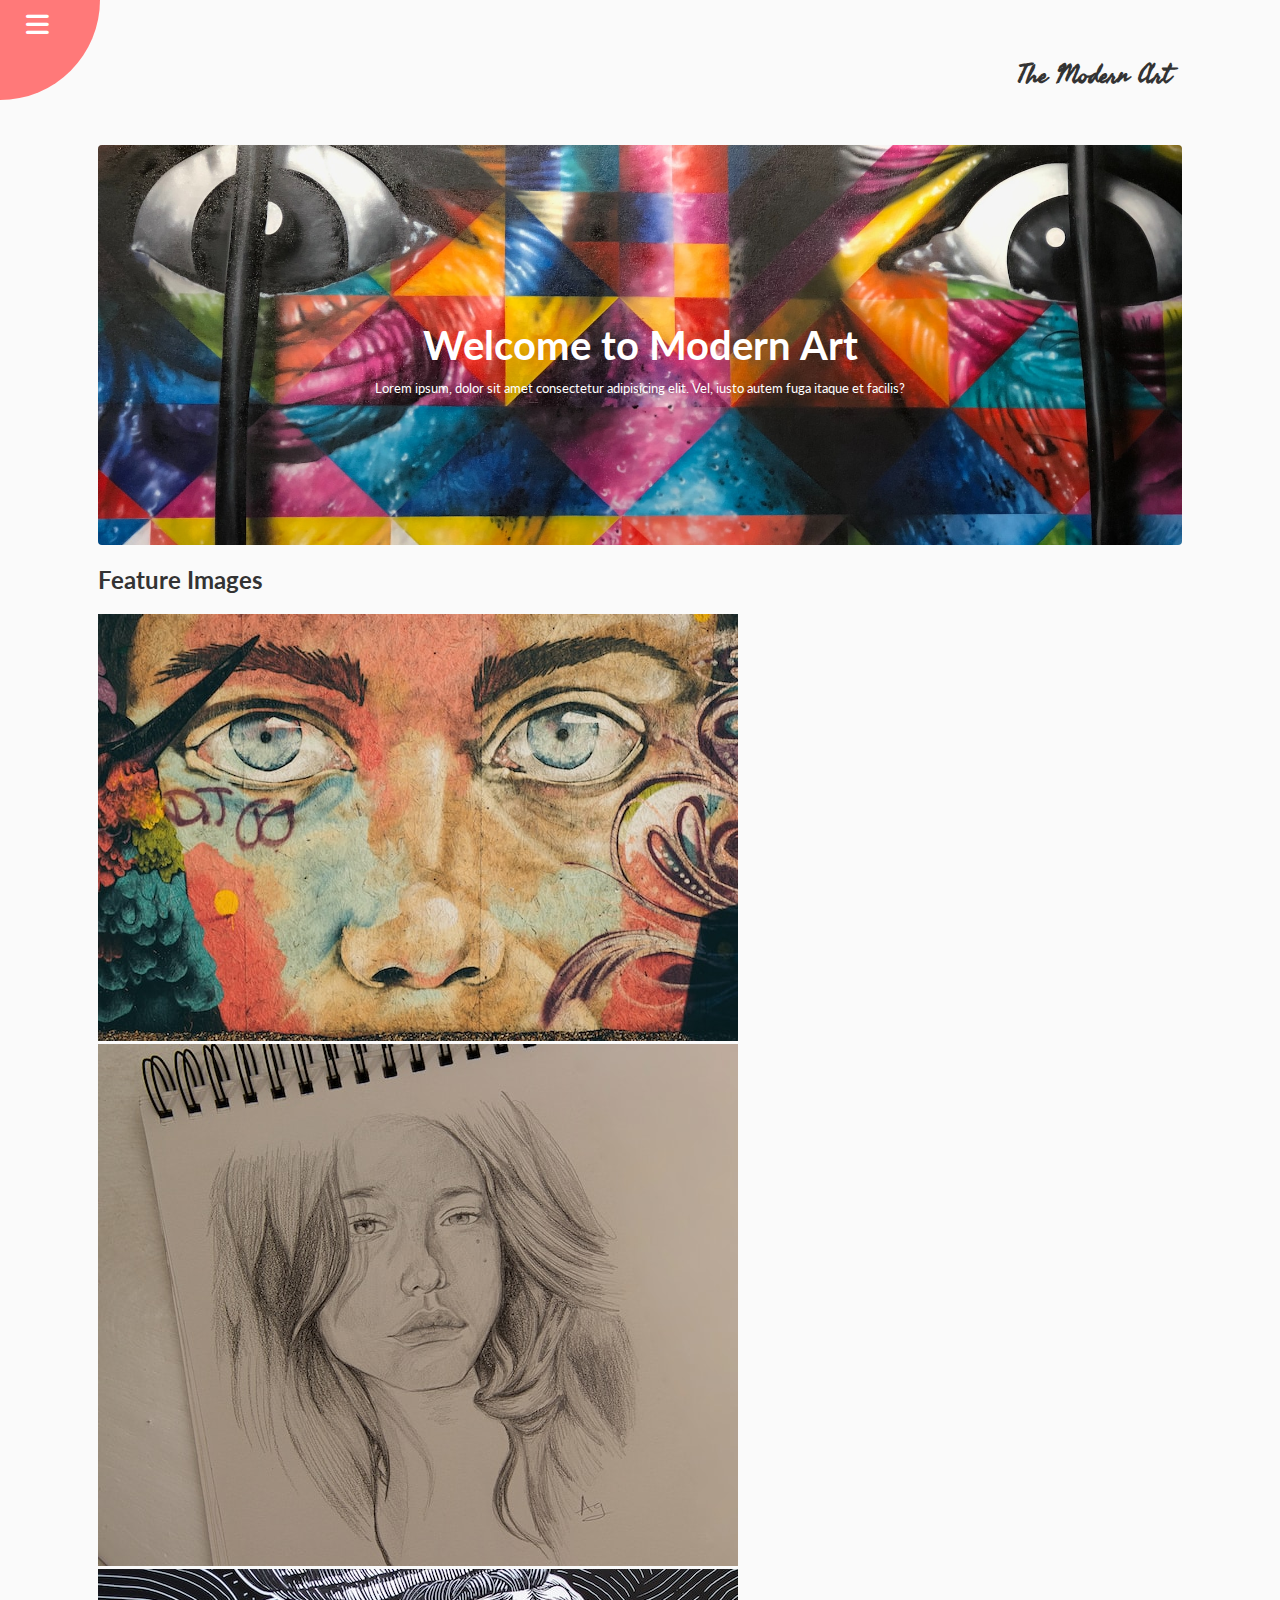
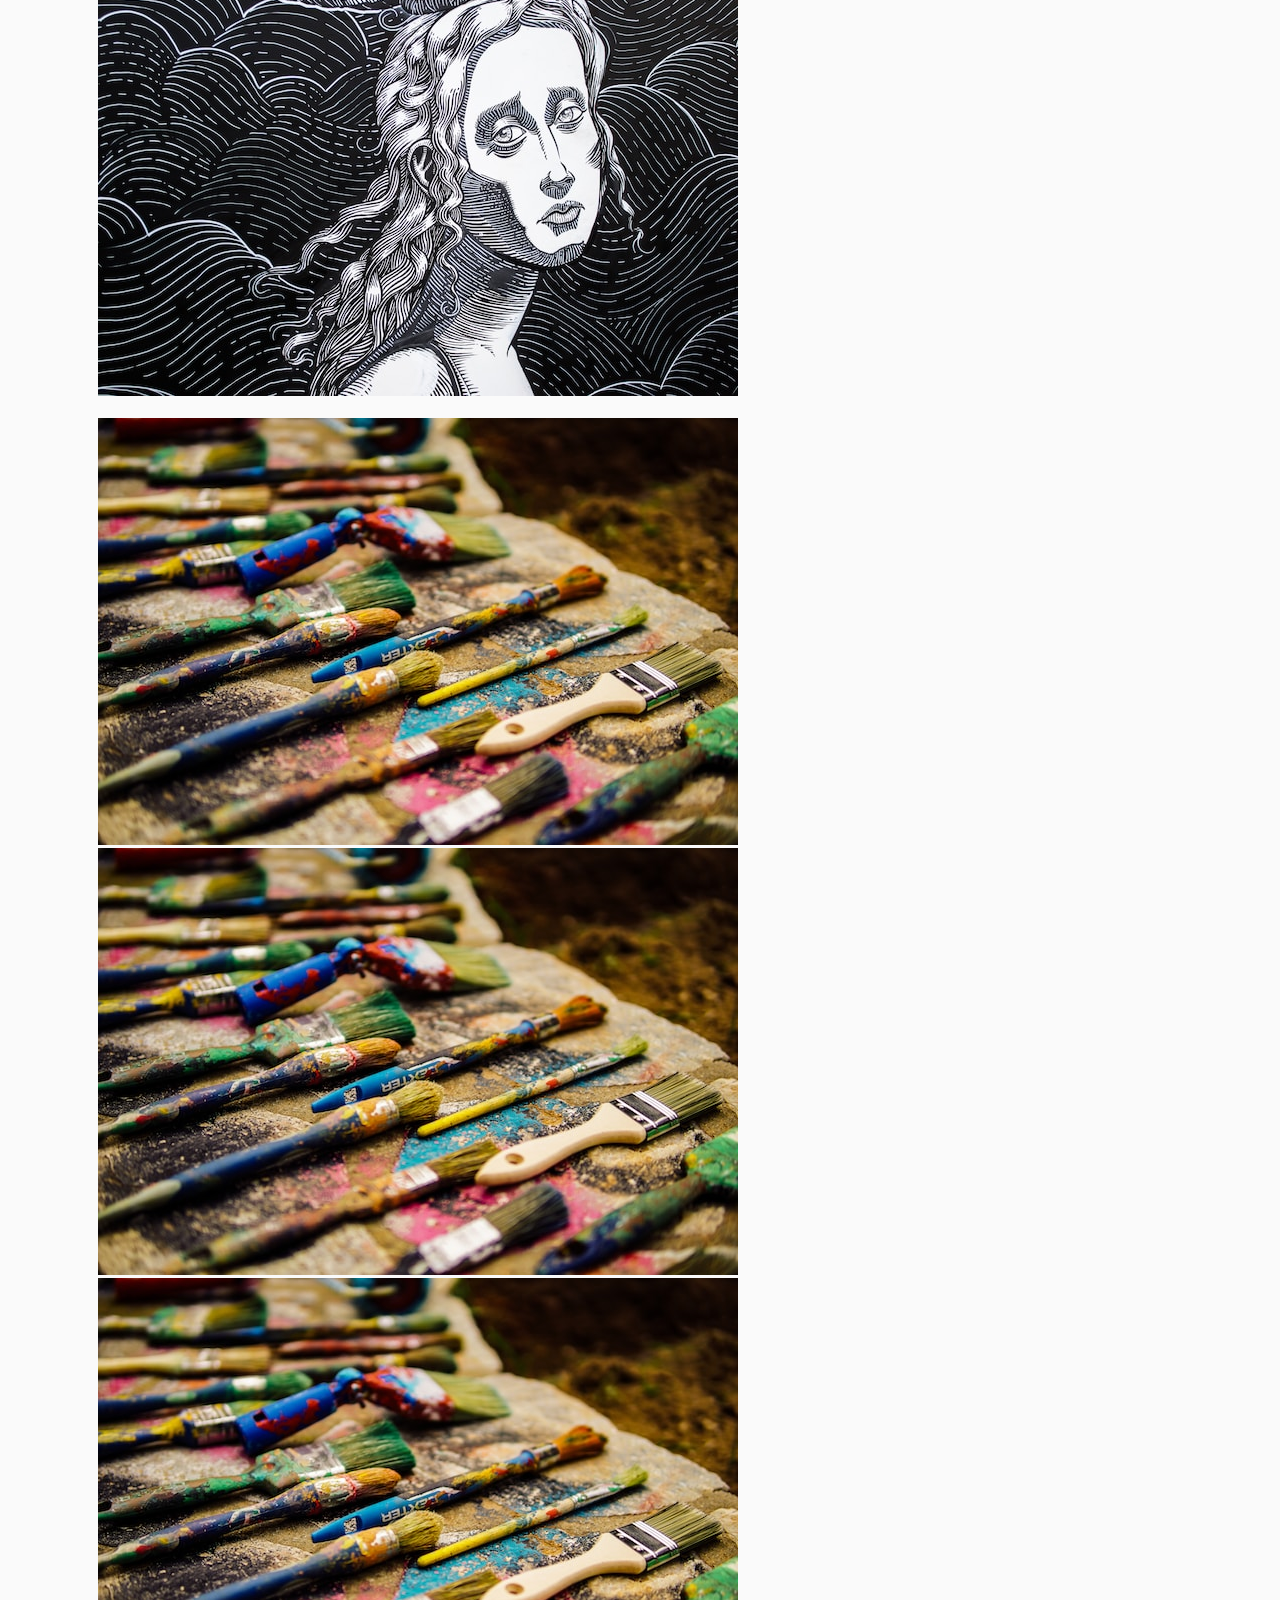
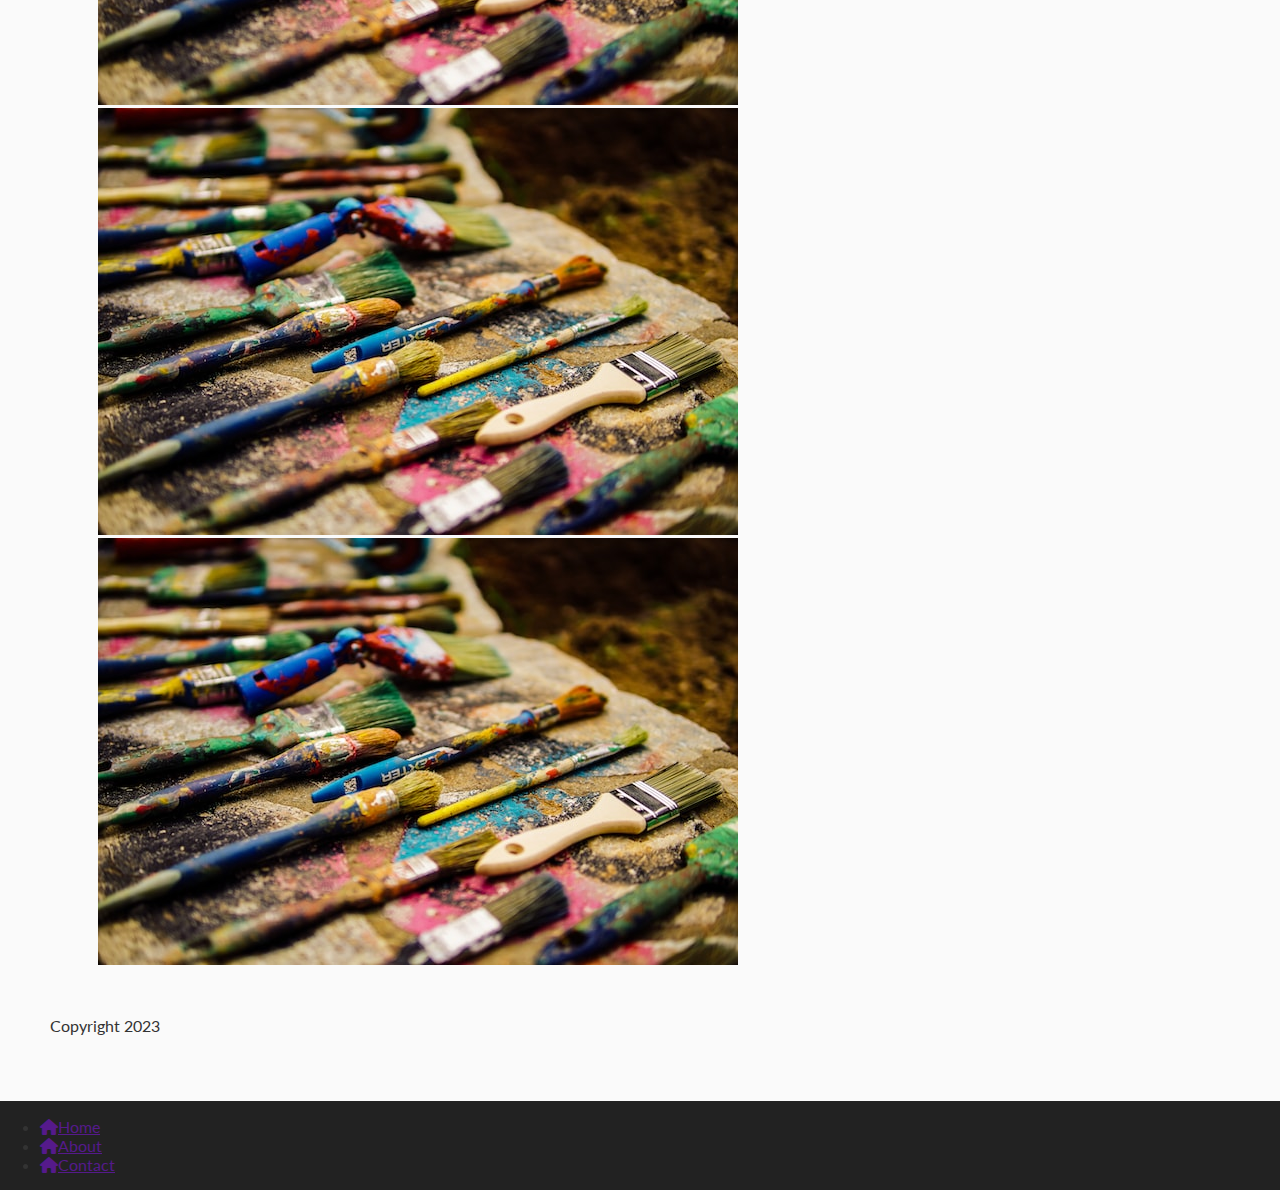
==== index.html @ 6dc96a21 "header section design complete" ====
<!DOCTYPE html>
<html lang="en">
<head>
    <meta charset="UTF-8">
    <meta http-equiv="X-UA-Compatible" content="IE=edge">
    <meta name="viewport" content="width=device-width, initial-scale=1.0">
    <link rel="stylesheet" href="style.css">
    <link rel="stylesheet" href="https://cdnjs.cloudflare.com/ajax/libs/font-awesome/6.4.0/css/all.min.css">
    <title>The Modern Art</title>
</head>
<body>
    <div class="container">
        <header>
            <div class="circle-container">
                <div class="circle">
                    <button class="open" id="open">
                        <i class="fa-solid fa-bars"></i>
                    </button>
                    <button class="close" id="close">
                        <i class="fa-solid fa-xmark"></i>
                    </button>
                </div>
            </div>
            <div class="logo">The Modern Art</div>
        </header>

        <main>

            <div class="banner">
                <div class="banner-title">
                <h1>Welcome to Modern Art</h1>  
                <small>Lorem ipsum, dolor sit amet consectetur adipisicing elit. Vel, iusto autem fuga itaque et facilis?
                </small>              

                </div>
            </div>

            <div class="feature-images">
                <h2>Feature Images</h2>
                <div class="img1">
                    <img src="images/dan-farrell-fT49QnFucQ8-unsplash.jpg"alt="">
                </div>
                <div class="img1">
                    <img src="images/andres-gomez-RP7cgKNW2-g-unsplash.jpg" alt="">
                </div>
                <div class="img1">
                    <img src="images/diogo-nunes-Wa9ilX9XYOI-unsplash.jpg" alt="">
                </div>
                <div class="img1">
                    <img src="images/steve-johnson-AnnQ-TOuBxc-unsplash.jpg" alt="">
                </div>
            </div>

            <div class="popular-images">
                <div class="panel active">
                    <img src="images/yannis-papanastasopoulos-kKzbyDeb62M-unsplash.jpg" alt="">
                </div>
                <div class="panel">
                    <img src="images/yannis-papanastasopoulos-kKzbyDeb62M-unsplash.jpg" alt="">
                </div>
                <div class="panel">
                    <img src="images/yannis-papanastasopoulos-kKzbyDeb62M-unsplash.jpg" alt="">
                </div>
                <div class="panel">
                    <img src="images/yannis-papanastasopoulos-kKzbyDeb62M-unsplash.jpg" alt="">
                </div>
                <div class="panel">
                    <img src="images/yannis-papanastasopoulos-kKzbyDeb62M-unsplash.jpg" alt="">
                </div>
            </div>


        </main>

        <footer>

            <p>Copyright 2023</p>

        </footer>
    </div>

    <nav>
        <ul>
            <li><a href=""><i class="fa-solid fa-home"></i>Home</a></li>
            <li><a href=""><i class="fa-solid fa-home"></i>About</a></li>
            <li><a href=""><i class="fa-solid fa-home"></i>Contact</a></li>
        </ul>
    </nav>
</body>
</html>
---- style.css ----
@import url('https://fonts.googleapis.com/css2?family=Fasthand&family=Lato&family=Mulish&family=Pacifico&family=Roboto:wght@400;700&display=swap');

*{
    box-sizing: border-box;
}

img{
   max-width: 80vw;
}

body{
    margin: 0;
    overflow-x: hidden;
    background-color: #222;
    color: #333;
    font-family: 'Lato',sans-serif;
    
}
.container{
    background-color: #fafafa;
    padding: 50px;
}

.circle-container{
   position: fixed;
    top: -100px;
    left: -100px;
 
}
.circle{
    height: 200px;
    width: 200px;
    border-radius: 50%;
    position: fixed;
    background-color : #ff7979;
}

.circle button {
    position: absolute;
    left: 50%;
    top : 50%;
    height: 50px ;
    background-color: transparent;
    border: none;
    font-size: 26px;
    color: #fff;
}

.circle #open{
    left: 60%;
}

.circle #close{
    top: 60%;
    transform: rotate(90deg);
    transform-origin: top left;
}

.logo{
    text-align: end;
    margin-right: 5%;
    font-family: 'Fasthand', cursive;;
    font-size: 26px;
    font-weight: bold;
    letter-spacing: 2;
}


/* Banner  */

main{
    margin: 3rem;
}





.banner{
    background-image: url('images/gabriela-gomez-3NXyodgX254-unsplash.jpg');
    height: 400px;
    width: 100%;
    background-position: center;
    background-repeat: no-repeat;
    background-size: cover;
    color: #fff;    
    padding: .5rem;
    text-align: center;
    display: flex;
    flex-direction: column;
    align-items: center;
    justify-content: center;
    border-radius: 4px;
    
}
.banner-title h1{
   
font-size: 2.5rem;
margin-bottom: 0.5rem;
    
}




@media screen and (max-width: 480px) {
    
    .container{
        padding: 0;
        margin: 0;
    }
}
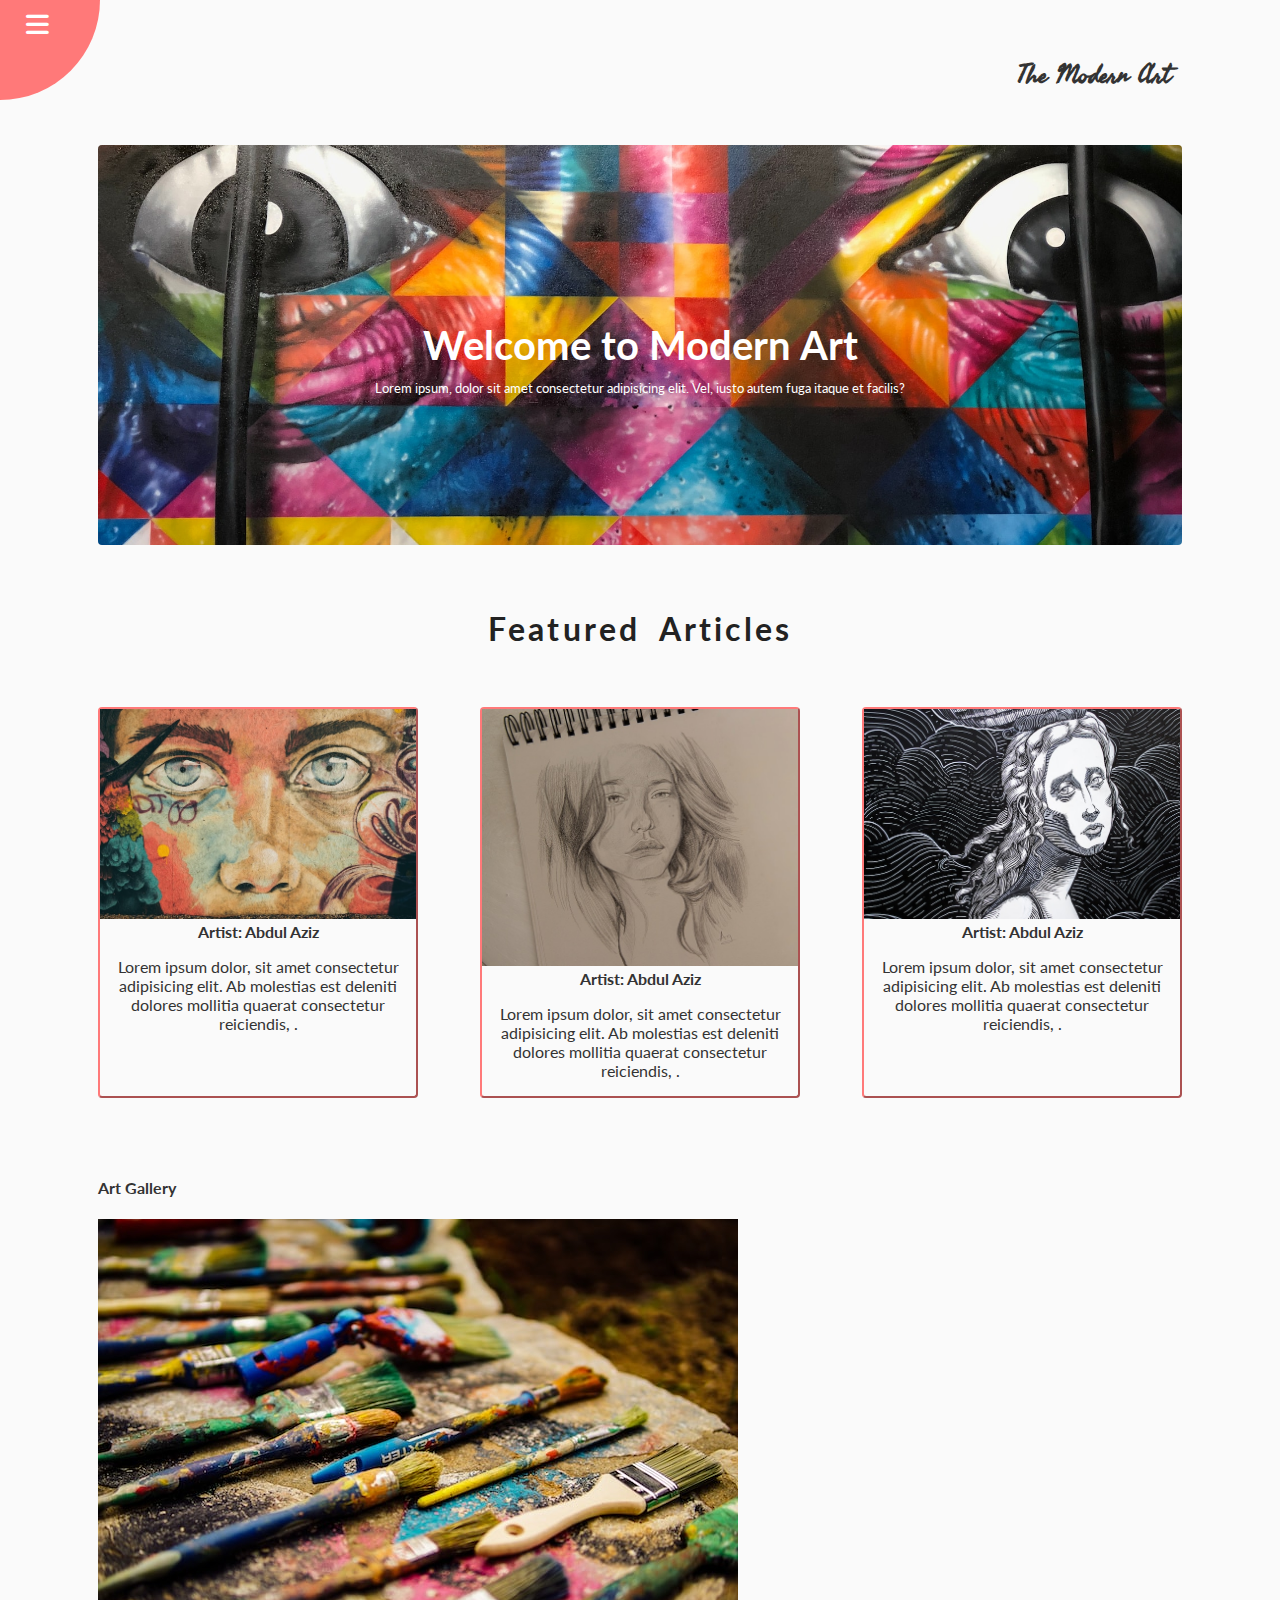
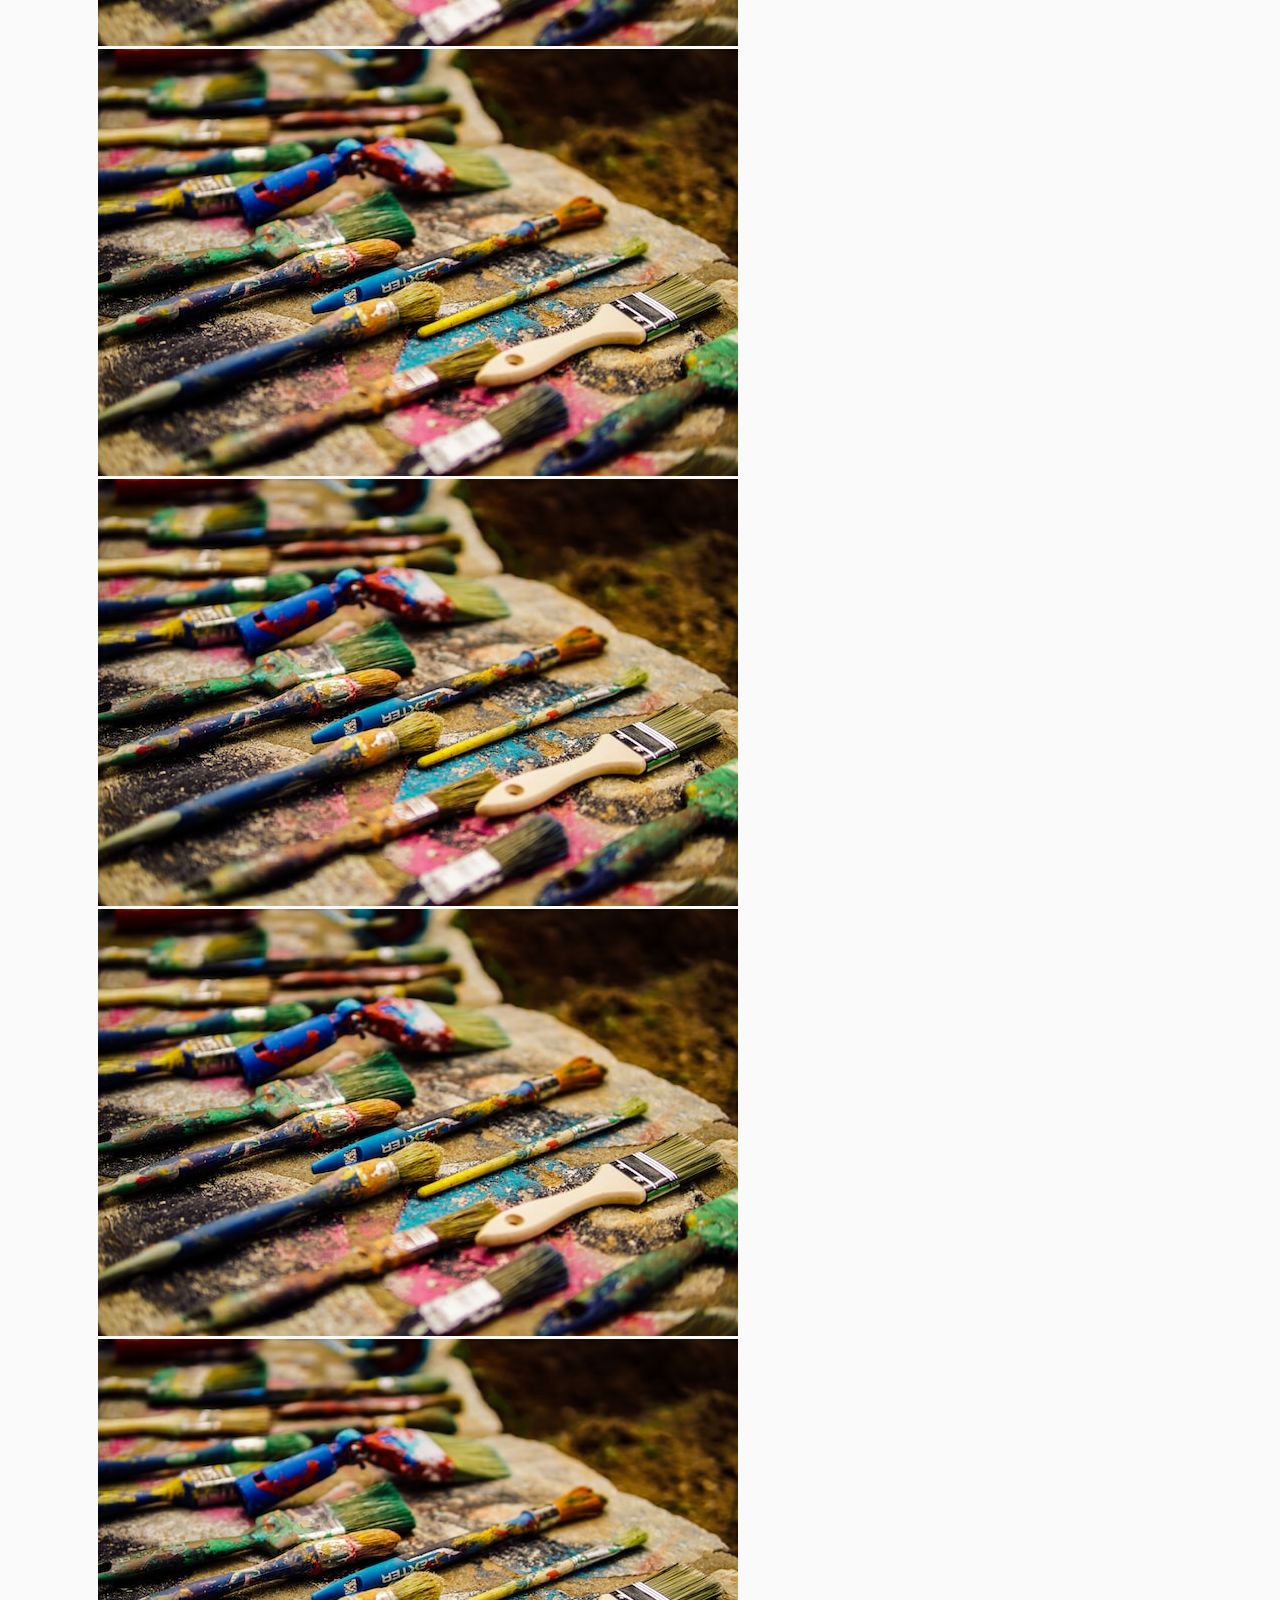
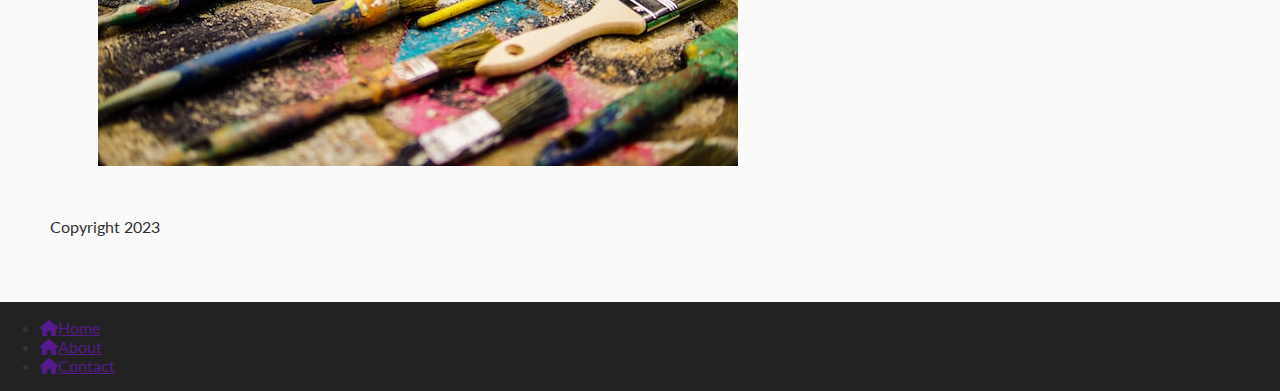
==== commit 0ab374be: "Feature section complete for now" ====
--- a/index.html
+++ b/index.html
@@ -1,90 +1,118 @@
 <!DOCTYPE html>
 <html lang="en">
-<head>
-    <meta charset="UTF-8">
-    <meta http-equiv="X-UA-Compatible" content="IE=edge">
-    <meta name="viewport" content="width=device-width, initial-scale=1.0">
-    <link rel="stylesheet" href="style.css">
-    <link rel="stylesheet" href="https://cdnjs.cloudflare.com/ajax/libs/font-awesome/6.4.0/css/all.min.css">
+  <head>
+    <meta charset="UTF-8" />
+    <meta http-equiv="X-UA-Compatible" content="IE=edge" />
+    <meta name="viewport" content="width=device-width, initial-scale=1.0" />
+    <link rel="stylesheet" href="style.css" />
+    <link
+      rel="stylesheet"
+      href="https://cdnjs.cloudflare.com/ajax/libs/font-awesome/6.4.0/css/all.min.css"
+    />
     <title>The Modern Art</title>
-</head>
-<body>
+  </head>
+  <body>
     <div class="container">
-        <header>
-            <div class="circle-container">
-                <div class="circle">
-                    <button class="open" id="open">
-                        <i class="fa-solid fa-bars"></i>
-                    </button>
-                    <button class="close" id="close">
-                        <i class="fa-solid fa-xmark"></i>
-                    </button>
-                </div>
+      <header>
+        <div class="circle-container">
+          <div class="circle">
+            <button class="open" id="open">
+              <i class="fa-solid fa-bars"></i>
+            </button>
+            <button class="close" id="close">
+              <i class="fa-solid fa-xmark"></i>
+            </button>
+          </div>
+        </div>
+        <div class="logo">The Modern Art</div>
+      </header>
+
+      <main>
+        <div class="banner">
+          <div class="banner-title">
+            <h1>Welcome to Modern Art</h1>
+            <small
+              >Lorem ipsum, dolor sit amet consectetur adipisicing elit. Vel,
+              iusto autem fuga itaque et facilis?
+            </small>
+          </div>
+        </div>
+
+        <div class="feature-section">
+          <h2 class="feature-title">Featured Articles</h2>
+          <div class="feature-images">
+            <div class="feature-image">
+              <img src="images/dan-farrell-fT49QnFucQ8-unsplash.jpg" alt="" />
+              <h4>Artist: Abdul Aziz</h4>
+            <p>Lorem ipsum dolor, sit amet consectetur adipisicing elit. Ab molestias est deleniti dolores mollitia quaerat consectetur reiciendis, .</p>
             </div>
-            <div class="logo">The Modern Art</div>
-        </header>
-
-        <main>
-
-            <div class="banner">
-                <div class="banner-title">
-                <h1>Welcome to Modern Art</h1>  
-                <small>Lorem ipsum, dolor sit amet consectetur adipisicing elit. Vel, iusto autem fuga itaque et facilis?
-                </small>              
-
-                </div>
+            <div class="feature-image">
+              <img src="images/andres-gomez-RP7cgKNW2-g-unsplash.jpg" alt="" />
+              <h4>Artist: Abdul Aziz</h4>
+            <p>Lorem ipsum dolor, sit amet consectetur adipisicing elit. Ab molestias est deleniti dolores mollitia quaerat consectetur reiciendis, .</p>
             </div>
-
-            <div class="feature-images">
-                <h2>Feature Images</h2>
-                <div class="img1">
-                    <img src="images/dan-farrell-fT49QnFucQ8-unsplash.jpg"alt="">
-                </div>
-                <div class="img1">
-                    <img src="images/andres-gomez-RP7cgKNW2-g-unsplash.jpg" alt="">
-                </div>
-                <div class="img1">
-                    <img src="images/diogo-nunes-Wa9ilX9XYOI-unsplash.jpg" alt="">
-                </div>
-                <div class="img1">
-                    <img src="images/steve-johnson-AnnQ-TOuBxc-unsplash.jpg" alt="">
-                </div>
+            <div class="feature-image">
+              <img src="images/diogo-nunes-Wa9ilX9XYOI-unsplash.jpg" alt="" />
+              <h4>Artist: Abdul Aziz</h4>
+            <p>Lorem ipsum dolor, sit amet consectetur adipisicing elit. Ab molestias est deleniti dolores mollitia quaerat consectetur reiciendis, .</p>
             </div>
-
-            <div class="popular-images">
-                <div class="panel active">
-                    <img src="images/yannis-papanastasopoulos-kKzbyDeb62M-unsplash.jpg" alt="">
-                </div>
-                <div class="panel">
-                    <img src="images/yannis-papanastasopoulos-kKzbyDeb62M-unsplash.jpg" alt="">
-                </div>
-                <div class="panel">
-                    <img src="images/yannis-papanastasopoulos-kKzbyDeb62M-unsplash.jpg" alt="">
-                </div>
-                <div class="panel">
-                    <img src="images/yannis-papanastasopoulos-kKzbyDeb62M-unsplash.jpg" alt="">
-                </div>
-                <div class="panel">
-                    <img src="images/yannis-papanastasopoulos-kKzbyDeb62M-unsplash.jpg" alt="">
-                </div>
-            </div>
+          </div>
+        </div>
 
 
-        </main>
+        <!-- Art Gallery -->
+        <div class="art-gallery">
+          <h4 class="art-gallery-title">Art Gallery</h4>
+          <div class="panel active">
+            <img
+              src="images/yannis-papanastasopoulos-kKzbyDeb62M-unsplash.jpg"
+              alt=""
+            />
+          </div>
+          <div class="panel">
+            <img
+              src="images/yannis-papanastasopoulos-kKzbyDeb62M-unsplash.jpg"
+              alt=""
+            />
+          </div>
+          <div class="panel">
+            <img
+              src="images/yannis-papanastasopoulos-kKzbyDeb62M-unsplash.jpg"
+              alt=""
+            />
+          </div>
+          <div class="panel">
+            <img
+              src="images/yannis-papanastasopoulos-kKzbyDeb62M-unsplash.jpg"
+              alt=""
+            />
+          </div>
+          <div class="panel">
+            <img
+              src="images/yannis-papanastasopoulos-kKzbyDeb62M-unsplash.jpg"
+              alt=""
+            />
+          </div>
+        </div>
+      </main>
 
-        <footer>
-
-            <p>Copyright 2023</p>
-
-        </footer>
+      <footer>
+        <p>Copyright 2023</p>
+      </footer>
     </div>
 
     <nav>
-        <ul>
-            <li><a href=""><i class="fa-solid fa-home"></i>Home</a></li>
-            <li><a href=""><i class="fa-solid fa-home"></i>About</a></li>
-            <li><a href=""><i class="fa-solid fa-home"></i>Contact</a></li>
-        </ul>
+      <ul>
+        <li>
+          <a href=""><i class="fa-solid fa-home"></i>Home</a>
+        </li>
+        <li>
+          <a href=""><i class="fa-solid fa-home"></i>About</a>
+        </li>
+        <li>
+          <a href=""><i class="fa-solid fa-home"></i>Contact</a>
+        </li>
+      </ul>
     </nav>
-</body>
-</html>+  </body>
+</html>
--- a/style.css
+++ b/style.css
@@ -100,6 +100,52 @@
     
 }
 
+/* // feature-images */
+
+.feature-section{
+    text-align: center;
+    margin: 4rem 0 3rem 0;
+}
+
+.feature-images{
+    display: flex;
+    justify-content: space-between ;
+    align-items:normal;
+    flex-wrap: wrap;
+    
+}
+
+.feature-title{
+    color: #222;
+    letter-spacing: .2rem;
+    word-spacing: .5rem;
+    font-size: 2rem;
+}
+
+.feature-image{
+    width: 25vw;
+    margin: 2rem 0;
+}
+
+.feature-image {
+    border: 2px outset #ff7979 ;
+    border-radius: 4px;
+    outline-offset: 0.5rem;
+    
+}
+.feature-image img{
+    max-width: 100%;
+    
+
+}
+
+
+
+.feature-image h4{
+    margin: 0 0 .5rem 0;
+}
+
+
 
 
 
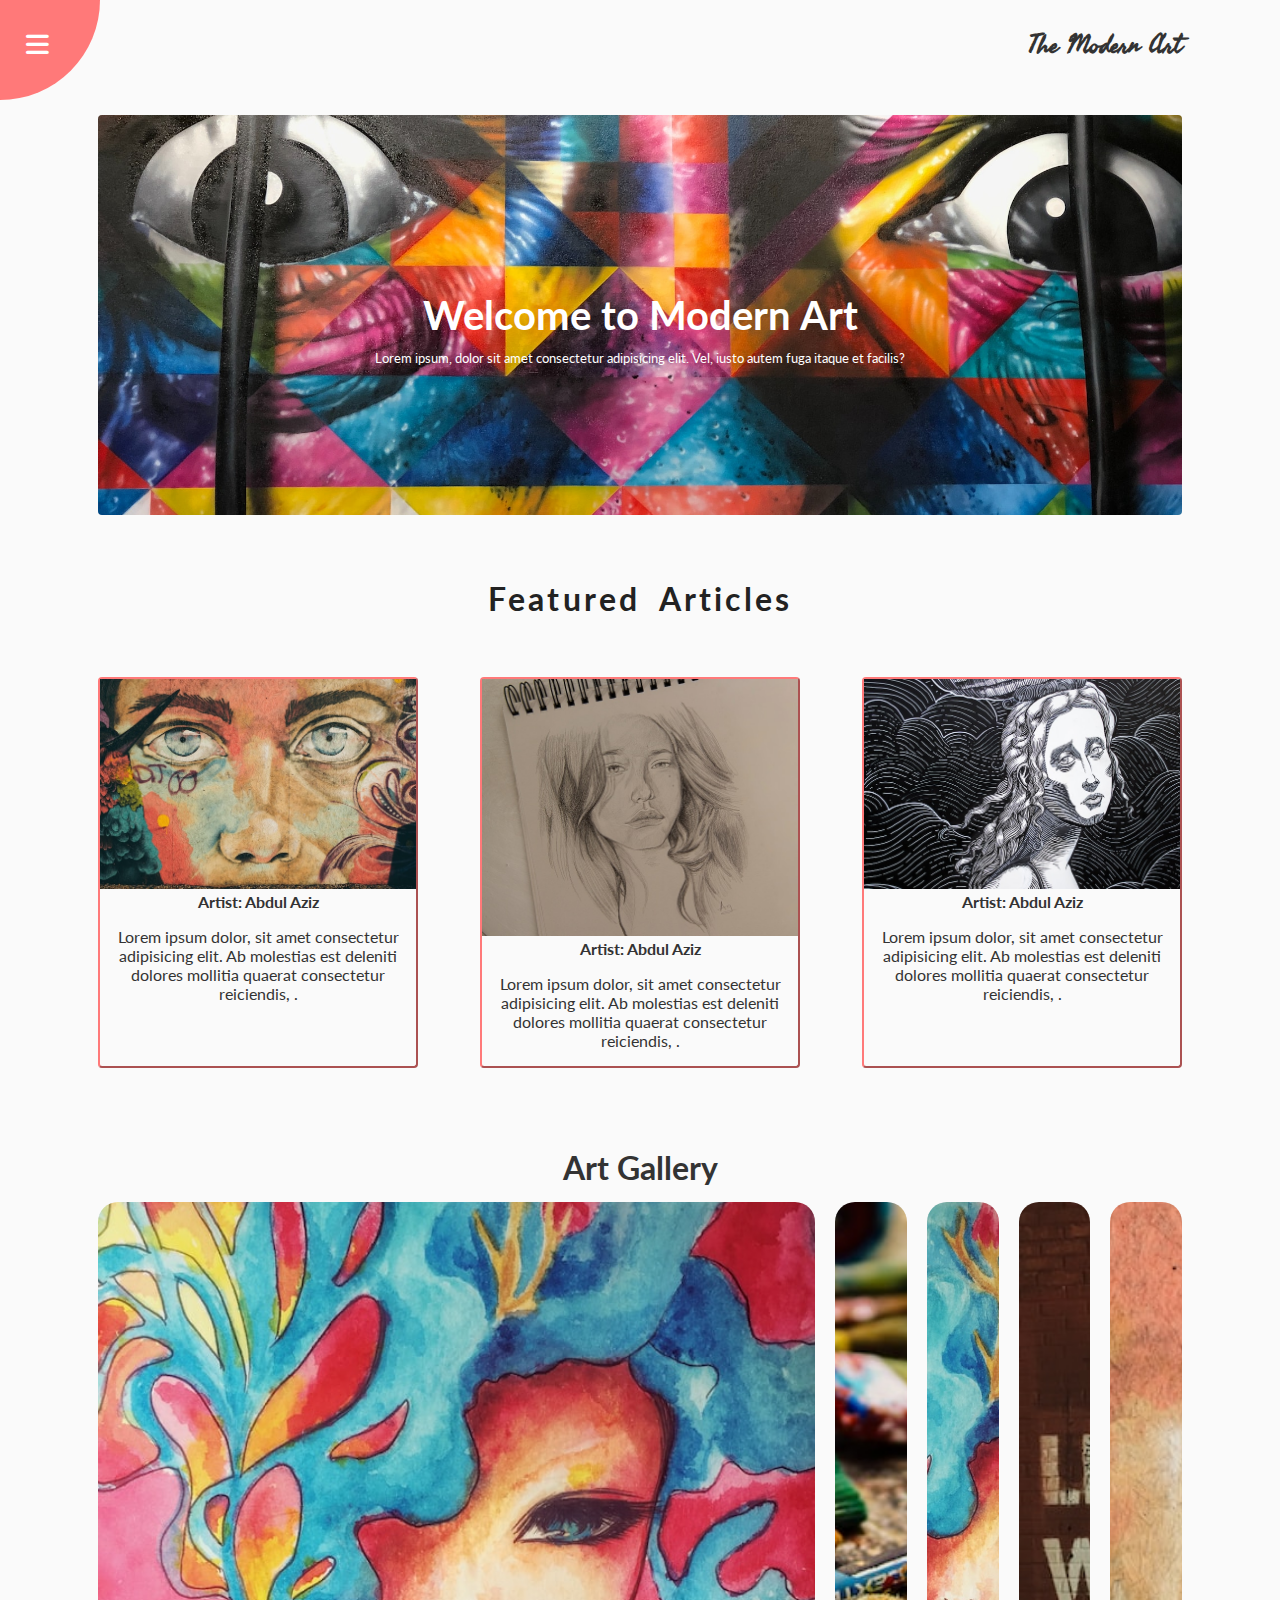
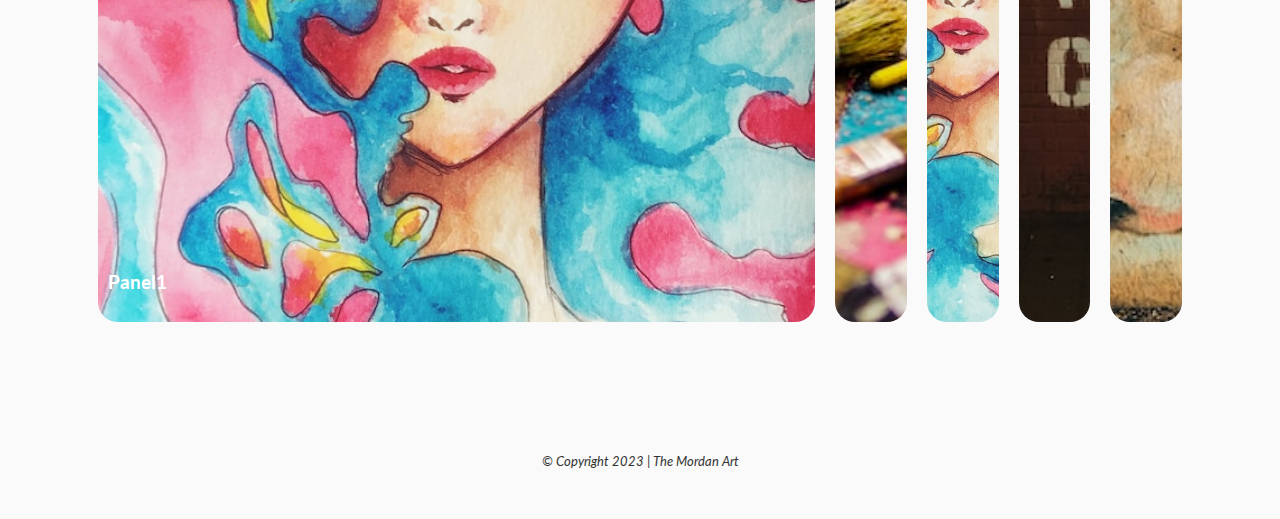
==== commit 1b3603f2: "home page feature work properly" ====
--- a/index.html
+++ b/index.html
@@ -24,7 +24,9 @@
             </button>
           </div>
         </div>
-        <div class="logo">The Modern Art</div>
+        <div class="logo">The Modern Art
+          
+        </div>
       </header>
 
       <main>
@@ -44,62 +46,62 @@
             <div class="feature-image">
               <img src="images/dan-farrell-fT49QnFucQ8-unsplash.jpg" alt="" />
               <h4>Artist: Abdul Aziz</h4>
-            <p>Lorem ipsum dolor, sit amet consectetur adipisicing elit. Ab molestias est deleniti dolores mollitia quaerat consectetur reiciendis, .</p>
+              <p>
+                Lorem ipsum dolor, sit amet consectetur adipisicing elit. Ab
+                molestias est deleniti dolores mollitia quaerat consectetur
+                reiciendis, .
+              </p>
             </div>
             <div class="feature-image">
               <img src="images/andres-gomez-RP7cgKNW2-g-unsplash.jpg" alt="" />
               <h4>Artist: Abdul Aziz</h4>
-            <p>Lorem ipsum dolor, sit amet consectetur adipisicing elit. Ab molestias est deleniti dolores mollitia quaerat consectetur reiciendis, .</p>
+              <p>
+                Lorem ipsum dolor, sit amet consectetur adipisicing elit. Ab
+                molestias est deleniti dolores mollitia quaerat consectetur
+                reiciendis, .
+              </p>
             </div>
             <div class="feature-image">
               <img src="images/diogo-nunes-Wa9ilX9XYOI-unsplash.jpg" alt="" />
               <h4>Artist: Abdul Aziz</h4>
-            <p>Lorem ipsum dolor, sit amet consectetur adipisicing elit. Ab molestias est deleniti dolores mollitia quaerat consectetur reiciendis, .</p>
+              <p>
+                Lorem ipsum dolor, sit amet consectetur adipisicing elit. Ab
+                molestias est deleniti dolores mollitia quaerat consectetur
+                reiciendis, .
+              </p>
             </div>
           </div>
         </div>
 
-
         <!-- Art Gallery -->
         <div class="art-gallery">
           <h4 class="art-gallery-title">Art Gallery</h4>
-          <div class="panel active">
-            <img
-              src="images/yannis-papanastasopoulos-kKzbyDeb62M-unsplash.jpg"
-              alt=""
-            />
-          </div>
-          <div class="panel">
-            <img
-              src="images/yannis-papanastasopoulos-kKzbyDeb62M-unsplash.jpg"
-              alt=""
-            />
-          </div>
-          <div class="panel">
-            <img
-              src="images/yannis-papanastasopoulos-kKzbyDeb62M-unsplash.jpg"
-              alt=""
-            />
-          </div>
-          <div class="panel">
-            <img
-              src="images/yannis-papanastasopoulos-kKzbyDeb62M-unsplash.jpg"
-              alt=""
-            />
-          </div>
-          <div class="panel">
-            <img
-              src="images/yannis-papanastasopoulos-kKzbyDeb62M-unsplash.jpg"
-              alt=""
-            />
+          <div class="gallery-images">
+            <div class="panel active panel1">
+              <h3>Panel1</h3>
+            </div>
+            <div class="panel panel2">
+              <h3>Panel1</h3>
+            </div>
+            <div class="panel panel3">
+              <h3>Panel1</h3>
+            </div>
+            <div class="panel panel4">
+              <h3>Panel1</h3>
+            </div>
+            <div class="panel panel5">
+              <h3>Panel1</h3>
+            </div>
           </div>
         </div>
       </main>
 
-      <footer>
-        <p>Copyright 2023</p>
-      </footer>
+      <div class="copyright">
+        <small>&copy; Copyright 2023 | The Mordan Art</small>
+      </div>
+    
     </div>
+
 
     <nav>
       <ul>
@@ -107,12 +109,14 @@
           <a href=""><i class="fa-solid fa-home"></i>Home</a>
         </li>
         <li>
-          <a href=""><i class="fa-solid fa-home"></i>About</a>
+          <a href=""><i class="fa-solid fa-circle-info"></i>About</a>
         </li>
         <li>
-          <a href=""><i class="fa-solid fa-home"></i>Contact</a>
+          <a href=""><i class="fa-solid fa-envelope"></i>Contact</a>
         </li>
       </ul>
     </nav>
+
+    <script src="script.js"></script>
   </body>
 </html>
--- a/style.css
+++ b/style.css
@@ -4,10 +4,12 @@
     box-sizing: border-box;
 }
 
-img{
-   max-width: 80vw;
-}
-
+li{
+    list-style: none;
+}
+a{
+    text-decoration: none;
+}
 body{
     margin: 0;
     overflow-x: hidden;
@@ -19,7 +21,20 @@
 .container{
     background-color: #fafafa;
     padding: 50px;
-}
+    transform-origin: top left;
+    transition: transform .8s linear;
+    padding-top: 20px;
+
+}
+
+.show-nav{
+    transform: rotate(-20deg);
+    transform-origin: top left;
+    position: relative;
+    
+}
+
+
 
 .circle-container{
    position: fixed;
@@ -33,6 +48,12 @@
     border-radius: 50%;
     position: fixed;
     background-color : #ff7979;
+    transition: transform 0.8s linear;
+}
+
+.container.show-nav .circle{
+    transform: rotate(-70deg);
+    
 }
 
 .circle button {
@@ -44,10 +65,13 @@
     border: none;
     font-size: 26px;
     color: #fff;
+    cursor: pointer;
 }
 
 .circle #open{
     left: 60%;
+    top:60%
+    
 }
 
 .circle #close{
@@ -58,12 +82,15 @@
 
 .logo{
     text-align: end;
-    margin-right: 5%;
+    margin-right: 3rem;
     font-family: 'Fasthand', cursive;;
     font-size: 26px;
     font-weight: bold;
     letter-spacing: 2;
-}
+    
+    
+}
+
 
 
 /* Banner  */
@@ -112,6 +139,7 @@
     justify-content: space-between ;
     align-items:normal;
     flex-wrap: wrap;
+    cursor: pointer;
     
 }
 
@@ -155,4 +183,140 @@
         padding: 0;
         margin: 0;
     }
+}
+
+
+/* art-gallery */
+
+.art-gallery{
+    text-align: center;
+}
+
+
+
+.art-gallery-title{
+    font-size: 2rem;
+    margin-bottom: .3rem;
+}
+
+.gallery-images{
+    display: flex;
+    height: 90vh;
+    justify-content: space-between;
+   
+   
+    
+}
+
+
+.panel{
+    display: flex;
+    flex: 0.5;
+    background-position: center;
+    background-repeat: no-repeat;
+    background-size: cover;
+    margin: 10px;
+    border-radius: 20px;
+    height: 80vh;
+    position: relative;
+    transition: .7s ease-in;
+    cursor: pointer;
+}
+.panel:first-child{
+    margin-left: 0;
+}
+
+.panel:last-child{
+    margin-right: 0;
+}
+.panel.active{
+    flex: 5;
+    cursor: auto;
+}
+
+.panel h3{
+    position: absolute;
+    bottom: 10px;
+    left: 10px;
+    opacity: 0;
+    color: #fff;
+   
+}
+.panel.active h3 {
+    opacity: 1;
+    transition: opacity 1s ease-in;
+}
+.panel1{
+background-image: url('images/fuu-j-Lo7venJ_ywM-unsplash.jpg');
+}
+.panel2{
+background-image: url("images/yannis-papanastasopoulos-kKzbyDeb62M-unsplash.jpg");
+}
+
+.panel3{
+background-image: url("images/fuu-j-Lo7venJ_ywM-unsplash.jpg");
+}
+
+.panel4{
+background-image: url("images/jon-tyson-QL0FAxaq2z0-unsplash.jpg");
+}
+
+.panel5{
+
+    background-image: url("images/dan-farrell-fT49QnFucQ8-unsplash.jpg");
+}
+
+/* footer */
+.copyright{
+
+  
+    color: #333;
+    text-align: center;
+    margin: 0;
+    padding: 0;
+    font-style: italic
+}
+
+
+nav{
+margin-left: 0;
+position: fixed;
+bottom: 20px;
+left: -15px;
+}
+
+nav ul li a{
+    color: #fff;
+    
+}
+nav ul li {
+    font-size: 1.2rem;
+    margin: 1.5rem 0;
+    transform: translateX(-100%);
+}
+
+nav ul li + li {
+    margin-left:15px ;
+    transform: translateX(-200%);
+
+}
+
+nav ul li + li +li {
+    margin-left: 30px;
+    transform: translateX(-200%);
+} 
+
+nav ul li a i {
+   margin-right: 20px;
+   font-size: 26px;
+}
+
+
+
+
+
+.container.show-nav  + nav li{
+    transform: translateX(0);
+    transition: transform .8s linear;
+
 }